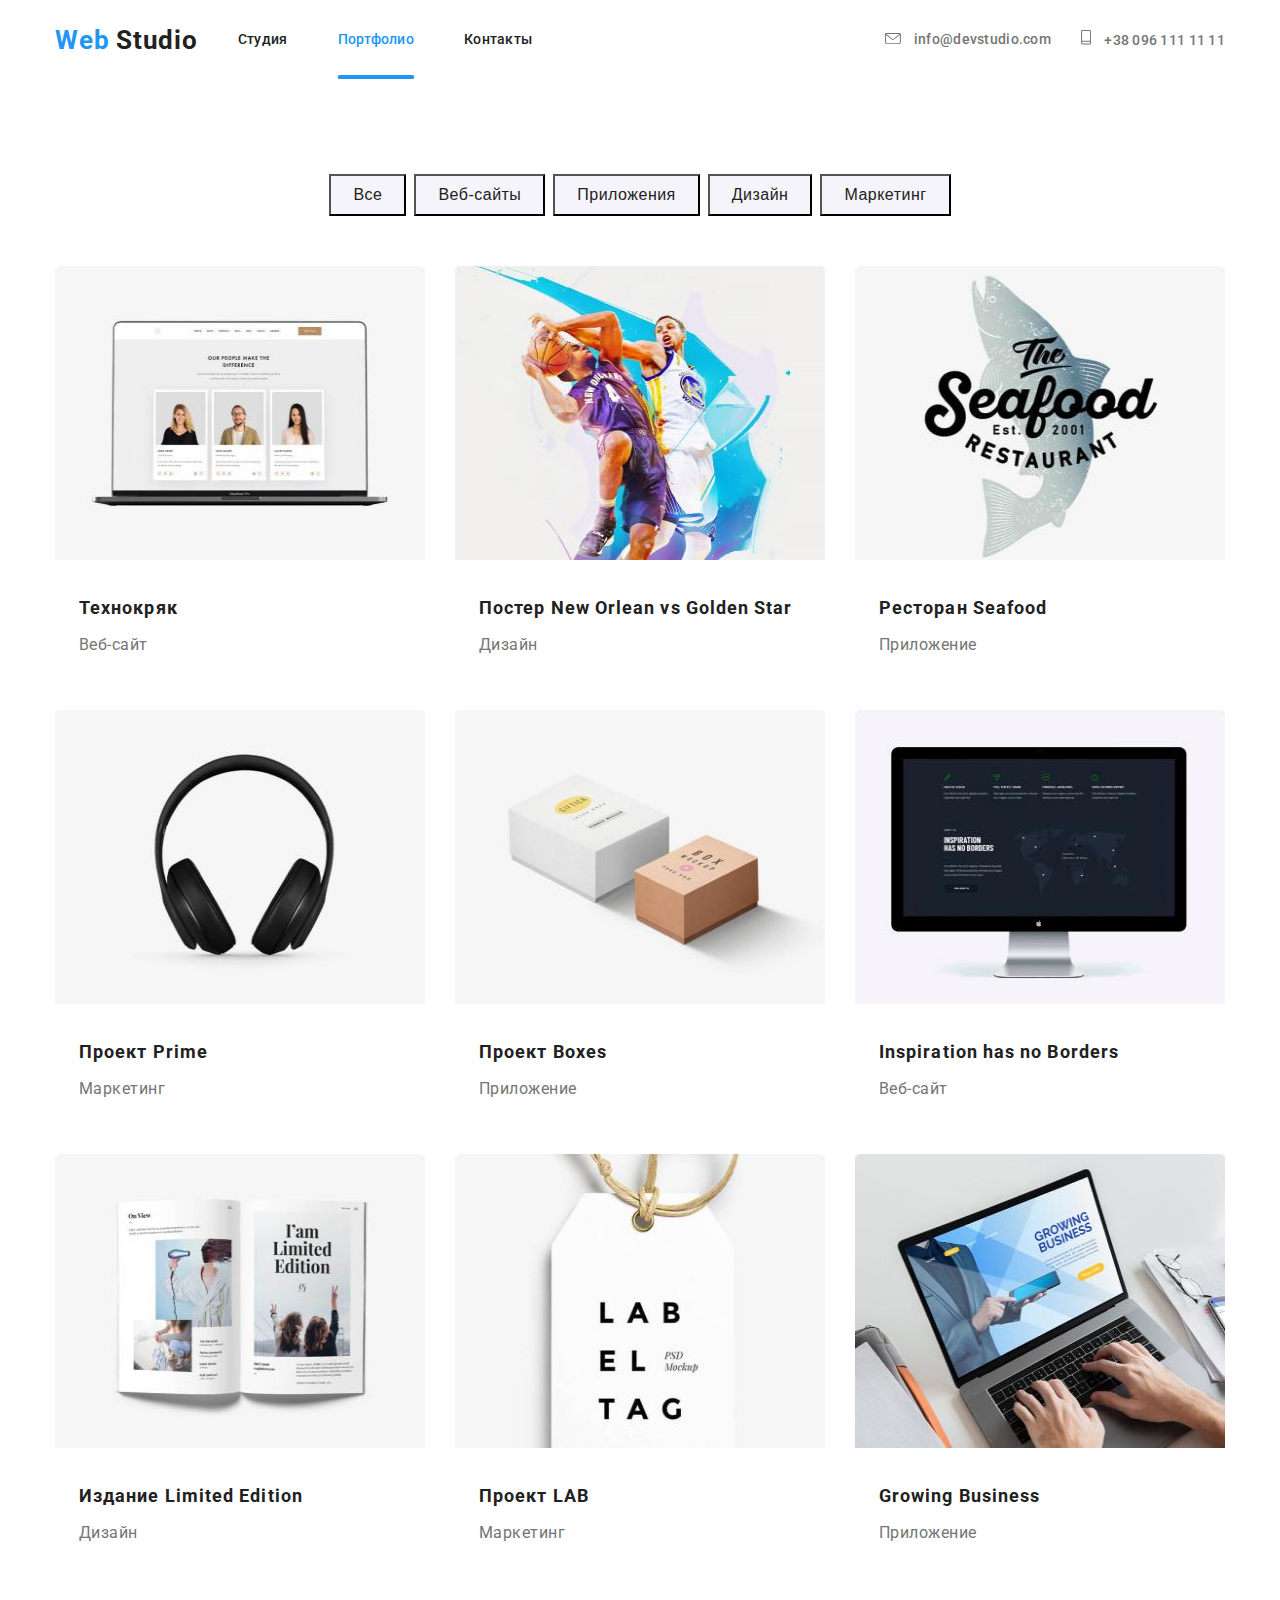
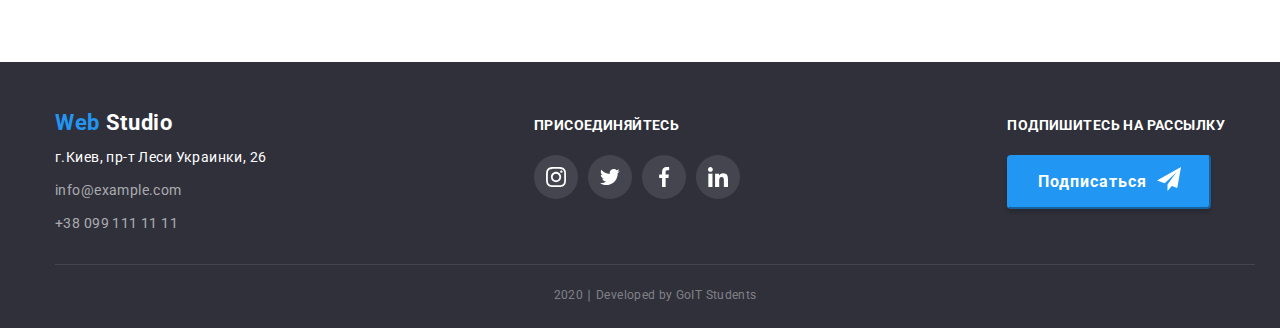
==== portfolio.html @ 7886561a "добавляет з 5" ====
<!DOCTYPE html>
<html lang="ru">
  <head>
    <meta charset="UTF-8" />
    <meta name="viewport" content="width=device-width, initial-scale=1.0" />
    <link
      href="https://fonts.googleapis.com/css2?family=Raleway:wght@700&family=Roboto:wght@400;500;700&display=swap"
      rel="stylesheet"
    />
    <title>Web Studio v.1</title>
    <link rel="stylesheet" href="./css/common.css" />
    <link rel="stylesheet" href="./css/portfolio.css" />
  </head>

  <body>
    <!--Шапка сайта-->
    <header>
      <nav class="header-nav">
        <a href="./index.html" class="header-logo">
          <span class="header-logo-web">Web</span
          ><span class="header-logo-studio"> Studio</span>
        </a>
        <ul class="site-nav">
          <li><a href="./index.html" class="link">Студия</a></li>
          <li>
            <a href="./portfolio.html" class="link chosen-page">Портфолио</a>
          </li>
          <li><a href="" class="link">Контакты</a></li>
        </ul>

        <ul class="contacts">
          <li>
            <a href="mailto:info@devstudio.com" class="contacts-link">
              <svg class="icon-letter-logo" width="16px" height="11px">
                <use href="./images/symbol-defs.svg#icon-letter"></use>
              </svg>

              <span>info@devstudio.com</span></a
            >
          </li>

          <li>
            <a href="tel:+380961111111" class="contacts-link">
              <svg class="icon-phone-logo" width="10px" height="15px">
                <use href="./images/symbol-defs.svg#icon-phone"></use>
              </svg>
              <span>+38 096 111 11 11</span></a
            >
          </li>
        </ul>
      </nav>
    </header>
    <main class="page">
      <!-- Herou -->
      <h1 class="hidden">Список наших продуктов и сервисов</h1>
      <section class="section">
        <ul class="filter-list">
          <li>
            <button type="button" class="portfolio-button">Все</button>
          </li>
          <li>
            <button type="button" class="portfolio-button">Веб-сайты</button>
          </li>
          <li>
            <button type="button" class="portfolio-button">Приложения</button>
          </li>
          <li>
            <button type="button" class="portfolio-button">Дизайн</button>
          </li>
          <li>
            <button type="button" class="portfolio-button">Маркетинг</button>
          </li>
        </ul>

        <ul class="list-of-products">
          <li class="list-of-products-item">
            <a href="" class="product-item">
              <div class="product-item__thumb">
                <img
                  src="./images/portfolio-img/portfolio-notpad-img.jpg"
                  alt="teammember on monitor screen"
                  width="370"
                  height="294"
                />
                <div class="product-item-description is-hidden">
                  Технокряк это современная площадка распространения
                  коронавируса. Компании используют эту платформу для цифрового
                  шпионажа и атак на защищённые сервера конкурентов.
                </div>
              </div>

              <h2 class="product-name">Технокряк</h2>
              <p class="product-type">Веб-сайт</p>
            </a>
          </li>
          <li class="list-of-products-item">
            <a href="" class="product-item">
              <div class="product-item__thumb">
                <img
                  src="./images/portfolio-img/nba-players-img.jpg"
                  alt="two basketball players"
                  width="370"
                  height="294"
                />
                <div class="product-item-description">
                  Технокряк это современная площадка распространения
                  коронавируса. Компании используют эту платформу для цифрового
                  шпионажа и атак на защищённые сервера конкурентов.
                </div>
              </div>

              <h2 class="product-name">Постер New Orlean vs Golden Star</h2>
              <p class="product-type">Дизайн</p>
            </a>
          </li>
          <li class="list-of-products-item">
            <a href="" class="product-item">
              <div class="product-item__thumb">
                <img
                  src="./images/portfolio-img/seafood-img.jpg"
                  alt="seafood logo image"
                  width="370"
                  height="294"
                />
                <div class="product-item-description">
                  Технокряк это современная площадка распространения
                  коронавируса. Компании используют эту платформу для цифрового
                  шпионажа и атак на защищённые сервера конкурентов.
                </div>
              </div>

              <h2 class="product-name">Ресторан Seafood</h2>
              <p class="product-type">Приложение</p>
            </a>
          </li>
          <li class="list-of-products-item">
            <a href="" class="product-item">
              <div class="product-item__thumb">
                <img
                  src="./images/portfolio-img/headers-img.jpg"
                  alt="headers"
                  width="370"
                  height="294"
                />
                <div class="product-item-description">
                  Технокряк это современная площадка распространения
                  коронавируса. Компании используют эту платформу для цифрового
                  шпионажа и атак на защищённые сервера конкурентов.
                </div>
              </div>

              <h2 class="product-name">Проект Prime</h2>
              <p class="product-type">Маркетинг</p></a
            >
          </li>
          <li class="list-of-products-item">
            <a href="" class="product-item">
              <div class="product-item__thumb">
                <img
                  src="./images/portfolio-img/two-boxes-img.jpg"
                  alt="two boxes"
                  width="370"
                  height="294"
                />
                <div class="product-item-description">
                  Технокряк это современная площадка распространения
                  коронавируса. Компании используют эту платформу для цифрового
                  шпионажа и атак на защищённые сервера конкурентов.
                </div>
              </div>

              <h2 class="product-name">Проект Boxes</h2>
              <p class="product-type">Приложение</p></a
            >
          </li>
          <li class="list-of-products-item">
            <a href="" class="product-item">
              <div class="product-item__thumb">
                <img
                  src="./images/portfolio-img/inspiration-screen-img.jpg"
                  alt="monitor screen with inspiration website"
                  width="370"
                  height="294"
                />
                <div class="product-item-description">
                  Технокряк это современная площадка распространения
                  коронавируса. Компании используют эту платформу для цифрового
                  шпионажа и атак на защищённые сервера конкурентов.
                </div>
              </div>

              <h2 class="product-name">Inspiration has no Borders</h2>
              <p class="product-type">Веб-сайт</p></a
            >
          </li>
          <li class="list-of-products-item">
            <a href="" class="product-item">
              <div class="product-item__thumb">
                <img
                  src="./images/portfolio-img/limited-edition-img.jpg"
                  alt="open book"
                  width="370"
                  height="294"
                />
                <div class="product-item-description">
                  Технокряк это современная площадка распространения
                  коронавируса. Компании используют эту платформу для цифрового
                  шпионажа и атак на защищённые сервера конкурентов.
                </div>
              </div>

              <h2 class="product-name">Издание Limited Edition</h2>
              <p class="product-type">Дизайн</p></a
            >
          </li>
          <li class="list-of-products-item">
            <a href="" class="product-item">
              <div class="product-item__thumb">
                <img
                  src="./images/portfolio-img/lab-img.jpg"
                  alt="LAB project label"
                  width="370"
                  height="294"
                />
                <div class="product-item-description">
                  Технокряк это современная площадка распространения
                  коронавируса. Компании используют эту платформу для цифрового
                  шпионажа и атак на защищённые сервера конкурентов.
                </div>
              </div>

              <h2 class="product-name">Проект LAB</h2>
              <p class="product-type">Маркетинг</p></a
            >
          </li>
          <li class="list-of-products-item">
            <a href="" class="product-item">
              <div class="product-item__thumb">
                <img
                  src="./images/portfolio-img/growing-bus-img.jpg"
                  alt="app for growing Business"
                  width="370"
                  height="294"
                />
                <div class="product-item-description">
                  Технокряк это современная площадка распространения
                  коронавируса. Компании используют эту платформу для цифрового
                  шпионажа и атак на защищённые сервера конкурентов.
                </div>
              </div>

              <h2 class="product-name">Growing Business</h2>
              <p class="product-type">Приложение</p></a
            >
          </li>
        </ul>
      </section>
    </main>

    <!-- footer section-->
    <footer class="footer">
      <div class="section">
        <h2 class="hidden">Наши контакты и социальные сети</h2>
        <div class="footer-boxes">
          <div class="footer-boxes-item">
            <a href="./index.html" class="footer-logo">
              <span class="footer-logo-web">Web</span
              ><span class="footer-logo-studio"> Studio</span>
            </a>

            <address class="address">
              г.Киев, пр-т Леси Украинки, 26<br />
              <a href="mailto:info@example.com" class="footer-contacts"
                >info@example.com</a
              >
              <br />
              <a href="tel:+380991111111" class="footer-contacts"
                >+38 099 111 11 11</a
              >
            </address>
          </div>

          <div class="footer-boxes-item">
            <b class="footer-action-request">Присоединяйтесь</b>
            <ul class="address footer-links">
              <li class="address-list-item">
                <a
                  href=""
                  class="social-link footer-inst"
                  aria-label="Ссылка на Инстаграмм"
                >
                  <svg class="footer-social-link">
                    <use
                      href="./images/symbol-defs.svg#icon-instagram-for-footer"
                    ></use>
                  </svg>
                </a>
              </li>
              <li class="address-list-item">
                <a
                  href=""
                  class="social-link footer-twitter"
                  aria-label="Ссылка на Твиттер"
                >
                  <svg class="footer-social-link">
                    <use
                      href="./images/symbol-defs.svg#icon-twitter-for-footer"
                    ></use>
                  </svg>
                </a>
              </li>
              <li class="address-list-item">
                <a
                  href=""
                  class="social-link footer-fb"
                  aria-label="Ссылка на Фейсбук"
                >
                  <svg class="footer-social-link">
                    <use
                      href="./images/symbol-defs.svg#icon-facebook-for-footer"
                    ></use>
                  </svg>
                </a>
              </li>
              <li class="address-list-item">
                <a
                  href=""
                  class="social-link footer-linkedin"
                  aria-label="Ссылка на ЛинкедИн"
                >
                  <svg class="footer-social-link">
                    <use
                      href="./images/symbol-defs.svg#icon-linkedin-for-footer"
                    ></use>
                  </svg>
                </a>
              </li>
            </ul>
          </div>

          <div class="footer-boxes-item">
            <b class="footer-action-request">Подпишитесь на рассылку</b>
            <button class="footer-button">
              <span class="footer-btn-text">Подписаться</span>
              <svg class="subscribe-icon">
                <use href="./images/symbol-defs.svg#icon-logo-send"></use>
              </svg>
            </button>
          </div>
        </div>
        <p class="copyright copyright-box">
          2020 &#8739; Developed by GoIT Students
        </p>
      </div>
    </footer>
  </body>
</html>
---- css/common.css ----
html {
  box-sizing: border-box;
  /* width: 1600px; */
  margin-right: auto;
  margin-left: auto;
}

*,
*::before,
*::after {
  box-sizing: inherit;
}

:root {
  --primaty-text-color: #212121;
  --second-text-color: #757575;
  --accent-color: #2196f3;
  --background-primaty-color: #e5e5e5;
  --background-second-color: #f5f4fa;
  --white: #ffffff;
  --footer-background: #2f303a;
  --icons-color: #afb1b8;
}

h1,
h2,
h3,
h4,
h5,
h6,
p,
ul {
  margin: 0;
  padding: 0;
}

.hidden {
  display: none;
}

/* разметка для хедера */
.site-nav .link {
  color: var(--primaty-text-color);
}

.site-nav .link:not(.chosen-page)::after {
  content: '';

  position: absolute;
  left: 0;
  bottom: 0;

  display: block;
  width: 100%;
  height: 4px;
  background-color: var(--accent-color);

  opacity: 0;
  transform: scaleX(0);
  transition: transform 250ms cubic-bezier(0.4, 0, 0.2, 1),
    opacity 500ms cubic-bezier(0.4, 0, 0.2, 1);
}

.site-nav .link:not(.chosen-page):hover::after {
  opacity: 1;
  transform: scaleX(1);
}

.contacts-link,
.site-nav .link {
  position: relative;
  padding-top: 32px;
  padding-bottom: 32px;
  transition: color 250ms cubic-bezier(0.4, 0, 0.2, 1);
}

/* иконки контактов (письмо и телефон) */
.icon-phone-logo,
.icon-letter-logo {
  display: inline-flex;
  fill: currentColor;
  margin-right: 10px;
}

.site-nav .link:hover,
.site-nav .link:focus,
.contacts .contacts-link:hover,
.contacts .contacts-link:focus {
  color: var(--accent-color);
}

.link {
  text-decoration: none;
}

.header-nav {
  display: flex;
  width: 1200px;
  margin-left: auto;
  margin-right: auto;
  padding-left: 15px;
  padding-right: 15px;
}

.contacts-link {
  align-items: center;
}

.contacts .contacts-link {
  color: var(--second-text-color);
  text-decoration: none;
}

.site-nav,
.contacts {
  display: inline-flex;
  align-items: center;

  font-family: Roboto, sans-serif;
  font-style: normal;
  font-weight: 500;
  font-size: 14px;
  line-height: 1.14;
  letter-spacing: 0.02em;
}
.contacts {
  margin-left: auto;
}

.site-nav {
  margin-left: 40px;
}

.site-nav li:not(:last-child) {
  margin-right: 50px;
}

.contacts li:first-child {
  margin-right: 30px;
}
.header-logo {
  margin: 25px 0 24px 0px;
  text-decoration: none;
}

.header-logo-web,
.header-logo-studio {
  font-style: normal;
  font-family: Roboto, sans-serif;
  font-weight: bold;
  font-size: 26px;
  line-height: 1.19;
  letter-spacing: 0.03em;
}

.header-logo-web {
  color: var(--accent-color);
}
.header-logo-studio {
  color: var(--primaty-text-color);
}

/* подчеркивание текущей страницы */
.link.chosen-page {
  color: var(--accent-color);
}

.chosen-page::after {
  position: absolute;
  content: '';
  display: block;
  background-image: url('../images/hover.svg');
  background-position: bottom;

  left: 0;
  bottom: 0;
  width: 100%;
  height: 4px;
}

/* Footer */

/* LOGO */
.footer-logo {
  display: inline-block;
  margin-bottom: 10px;
  text-decoration: none;
}

.footer-logo-web,
.footer-logo-studio {
  font-style: normal;
  font-family: Roboto, sans-serif;
  font-weight: bold;
  font-size: 22px;
  line-height: 1.18;
  letter-spacing: 0.03em;
}

.footer-logo-web {
  color: var(--accent-color);
}
.footer-logo-studio {
  color: var(--white);
}

.footer {
  color: #ffffff;
  background-color: var(--footer-background);
}

.footer-contacts {
  display: inline-block;
  color: rgba(255, 255, 255, 0.6);
  text-decoration: none;
  font-style: normal;
  margin-top: 9px;

  transition: color 250ms cubic-bezier(0.4, 0, 0.2, 1);
}

.footer-contacts:hover,
.footer-contacts:focus {
  color: var(--accent-color);
}

.address {
  text-decoration: none;

  font-family: Roboto, sans-serif;
  font-style: normal;
  font-size: 14px;
  line-height: 1.71;
  letter-spacing: 0.03em;
}

.footer-action-request {
  display: block;
  margin-bottom: 21px;

  font-family: Roboto, sans-serif;
  font-style: normal;
  font-weight: bold;
  font-size: 14px;
  line-height: 1.14;
  letter-spacing: 0.03em;
  text-transform: uppercase;
}

.footer-action-request:last-child {
  margin-left: 10px;
}

.footer-boxes {
  display: flex;
  padding-bottom: 28px;
  padding-top: 48px;

  align-items: baseline;
  justify-content: space-between;
}

/* Ссылки на соц сети в футере */
.footer-links {
  display: inline-flex;
}

.social-link {
  display: inline-flex;
  width: 44px;
  height: 44px;

  color: var(--white);
  text-decoration: none;
  background-color: rgba(255, 255, 255, 0.1);
  border-radius: 50%;

  align-items: center;
  justify-content: center;

  transition: background-color 250ms cubic-bezier(0.4, 0, 0.2, 1);
}

.social-link:hover,
.social-link:focus {
  background-color: var(--accent-color);
}

.footer-link-box:hover {
  background-color: var(--accent-color);
}

.footer-social-link {
  width: 20px;
  height: 20px;
}

.address-list-item:not(:last-child) {
  margin-right: 10px;
}

/* footer form */
.footer-form {
  display: flex;
}

.footer-from .footer-input-filed {
  height: 50px;
}

.footer-input-filed {
  margin-right: 12px;
  width: 270px;
}

/* Кнопка подписаться */

.button {
  background-color: var(--accent-color);
  color: var(--white);
}

.footer-button {
  padding-left: 29px;
  padding-right: 28px;

  display: inline-flex;
  padding-top: 10px;
  padding-bottom: 10px;

  font-family: Roboto, sans-serif;
  font-style: normal;
  font-weight: bold;
  font-size: 16px;
  line-height: 1.88;
  text-decoration: none;
  letter-spacing: 0.06em;

  border-radius: 4px;
  color: var(--white);
  background: var(--accent-color);
  box-shadow: 0px 4px 4px rgba(0, 0, 0, 0.15);
  border-color: var(--accent-color);

  transition: border-color 250ms cubic-bezier(0.4, 0, 0.2, 1),
    background 250ms cubic-bezier(0.4, 0, 0.2, 1),
    color 250ms cubic-bezier(0.4, 0, 0.2, 1);
}

.footer-button:hover,
.footer-button:focus {
  border-color: var(--accent-color);
  background: var(--footer-background);
  color: var(--accent-color);
  cursor: pointer;
}

.subscribe-icon {
  display: inline-flex;
  width: 24px;
  height: 24px;
  margin-left: 10px;
  fill: currentColor;
}

/* Раздел копирайт */
.copyright {
  color: rgba(255, 255, 255, 0.4);
  padding-bottom: 21px;
  padding-top: 18px;

  font-family: Roboto, sans-serif;
  font-style: normal;
  font-size: 12px;
  line-height: 2;
  text-align: center;
  letter-spacing: 0.03em;
}

.copyright-box {
  width: 1200px;
  padding-left: 15px;
  padding-right: 15px;
  border-top: 1px solid rgba(255, 255, 255, 0.1);
}
---- css/portfolio.css ----
ul {
  list-style: none;
}
body {
  margin: 0;
}
.page {
  font-family: Roboto, sans-serif;
  font-style: normal;
  font-weight: normal;
  font-size: 16px;
  line-height: 30px;
  /* identical to box height, or 187% */
  letter-spacing: 0.03em;
}

.section {
  width: 1200px;
  margin-left: auto;
  margin-right: auto;
  padding-left: 15px;
  padding-right: 15px;
}

/* Кнопки-фильтры */

.button {
  background-color: var(--accent-color);
  color: var(--white);
}

.portfolio-button {
  display: inline-block;
  padding: 6px 22px;

  font-weight: 500;
  font-size: 16px;
  line-height: 1.63;
  text-align: center;
  letter-spacing: 0.03em;
  color: var(--primaty-text-color);
  background-color: var(--background-second-color);

  transition: background-color 250ms cubic-bezier(0.4, 0, 0.2, 1),
    color 250ms cubic-bezier(0.4, 0, 0.2, 1),
    border-color 250ms cubic-bezier(0.4, 0, 0.2, 1),
    box-shadow 250ms cubic-bezier(0.4, 0, 0.2, 1);
}

.portfolio-button:hover,
.portfolio-button:focus {
  background-color: var(--accent-color);
  color: var(--white);
  border-color: var(--accent-color);
  box-shadow: 0px 2px 2px rgba(0, 0, 0, 0.12), 0px 1px 2px rgba(0, 0, 0, 0.08),
    0px 3px 1px rgba(0, 0, 0, 0.1);

  border-radius: 4px;

  cursor: pointer;
}

/* Главный контент-список на странице */

.filter-list {
  display: flex;
  justify-content: center;
  margin-top: 94px;
  margin-bottom: 50px;
}

.filter-list .link {
  color: var(--primaty-text-color);
  background-color: var(--background-second-color);
}

.filter-list .link:hover,
.filter-list .link:focus {
  background-color: var(--accent-color);
  color: var(--white);
}
.filter-list li:not(:last-child) {
  margin-right: 8px;
}

.list-of-products {
  display: flex;
  flex-wrap: wrap;
  margin-bottom: 94px;
}

.list-of-products .product-item {
  text-decoration: none;
}

.list-of-products-item {
  width: calc((100% - 60px) / 3);
}

.list-of-products-item:hover,
.list-of-products-item:focus {
  border: 1px solid #eeeeee;
  box-sizing: border-box;
  box-shadow: 1px 4px 6px rgba(0, 0, 0, 0.16), 0px 4px 4px rgba(0, 0, 0, 0.06),
    0px 1px 1px rgba(0, 0, 0, 0.12);
  border-radius: 5px;
}
.list-of-products-item:hover .product-item-description,
.list-of-products-item:focus .product-item-description {
  opacity: 1;
  transform: translateY(0);
}

.product-item__thumb {
  position: relative;
  overflow: hidden;

  width: 370px;
}

.product-item-description {
  position: absolute;
  width: 100%;
  height: 100%;
  padding: 63px 24px;
  top: 0;
  left: 0;
  opacity: 0;

  font-size: 18px;
  line-height: 1.56;

  color: #ffffff;
  background: rgba(33, 150, 243, 0.9);

  transform: translateY(100%);
  transition: transform 250ms cubic-bezier(0.4, 0, 0.2, 1),
    opacity 250ms cubic-bezier(0.4, 0, 0.2, 1);
}

.product-name {
  font-weight: bold;
  font-size: 18px;
  line-height: 2;
  letter-spacing: 0.06em;

  color: var(--primaty-text-color);
}

.list-of-products li:not(:nth-child(3n)) {
  margin-right: 30px;
}
.list-of-products li:nth-child(-n + 6) {
  margin-bottom: 30px;
}

.product-type {
  font-size: 16px;
  line-height: 1.88;
  padding-bottom: 20px;
  margin-top: 4px;

  color: var(--second-text-color);
}

.product-name,
.product-type {
  padding-left: 24px;
}

.product-name {
  margin-top: 20px;
}
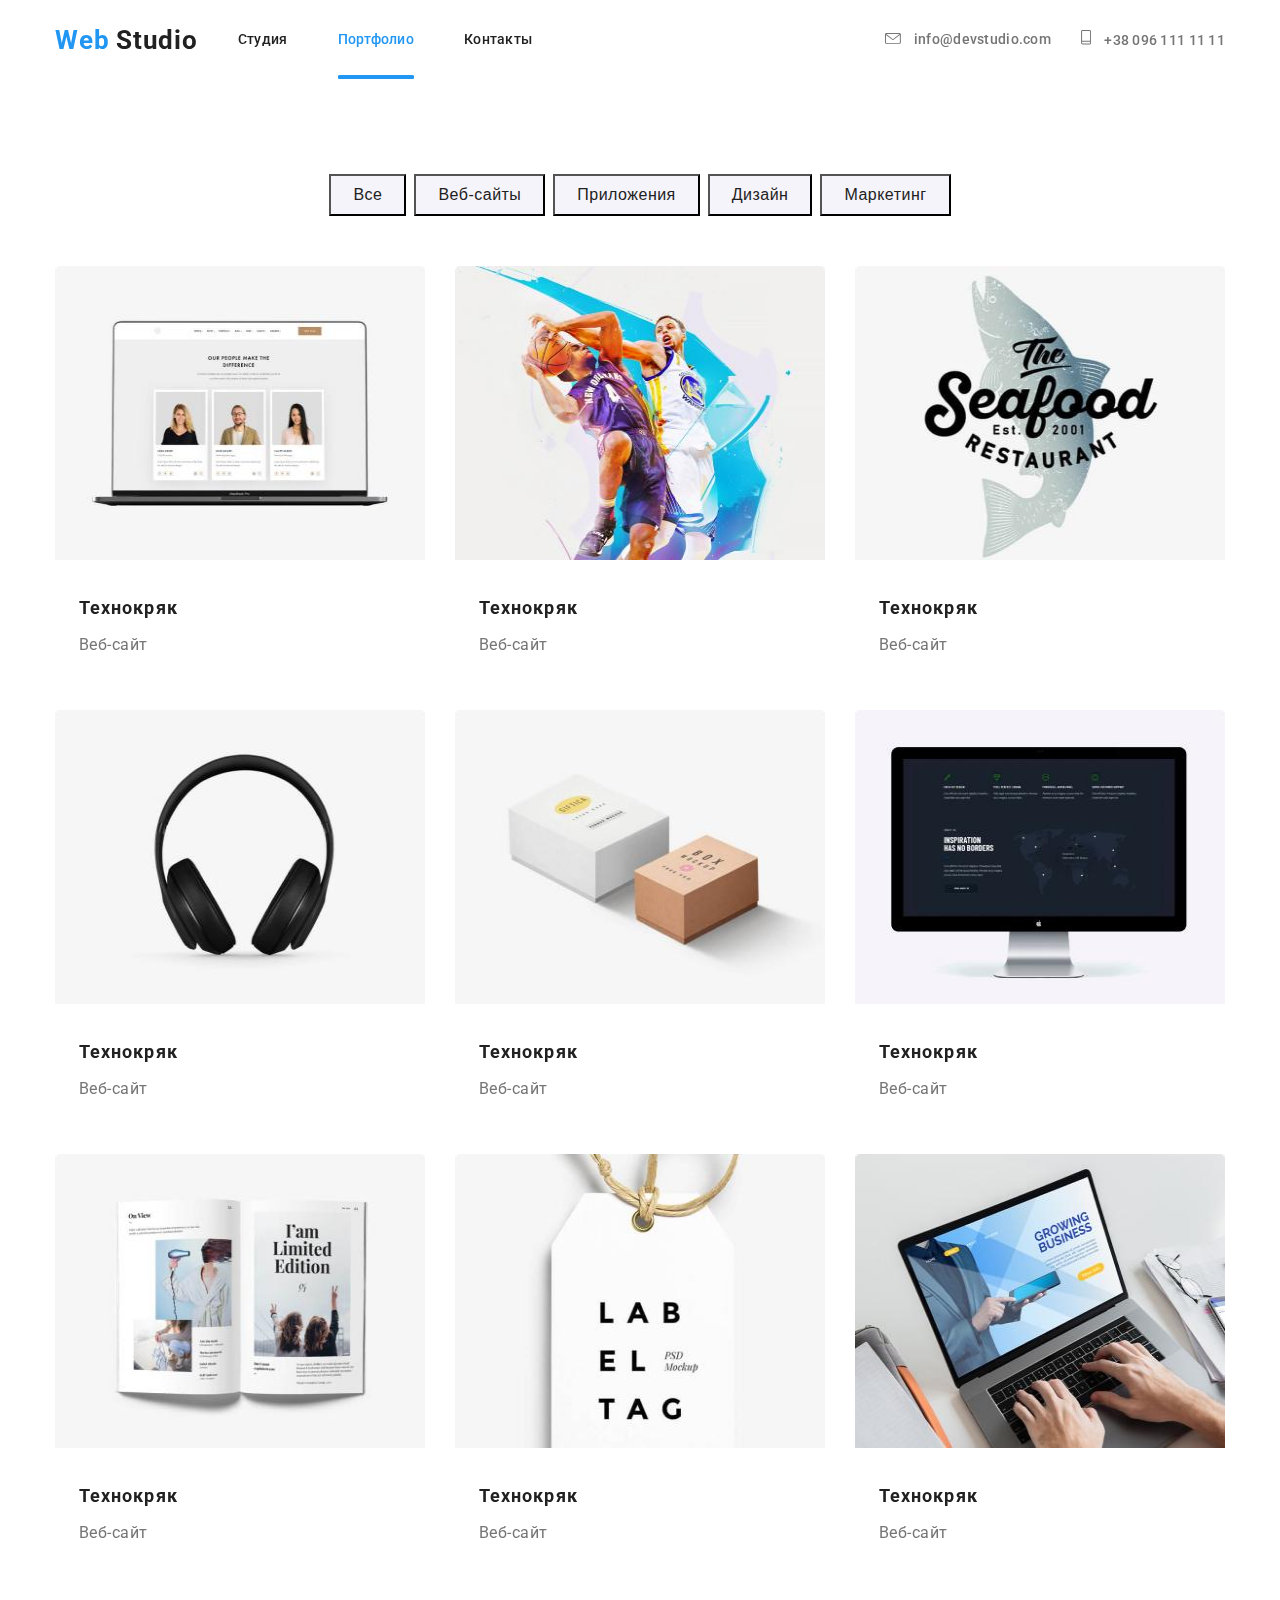
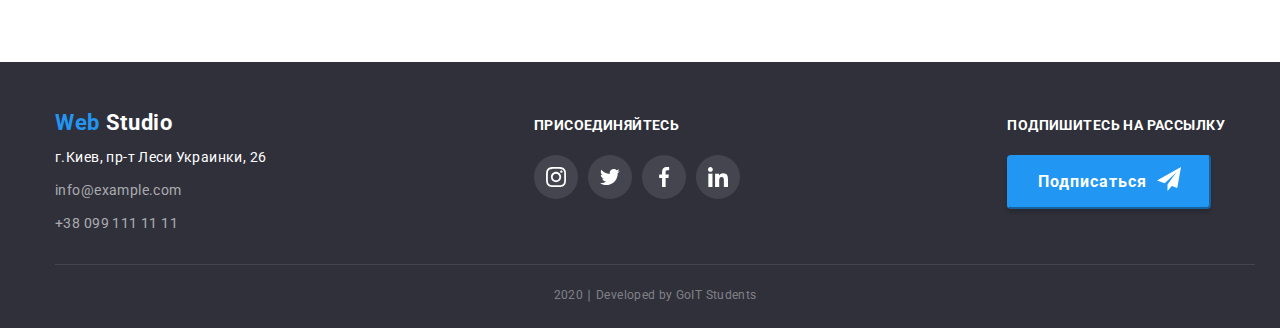
==== commit a396b055: "добавляет анимации элементам списка в портфолио" ====
--- a/portfolio.html
+++ b/portfolio.html
@@ -74,184 +74,283 @@
 
         <ul class="list-of-products">
           <li class="list-of-products-item">
-            <a href="" class="product-item">
-              <div class="product-item__thumb">
-                <img
-                  src="./images/portfolio-img/portfolio-notpad-img.jpg"
-                  alt="teammember on monitor screen"
-                  width="370"
-                  height="294"
-                />
-                <div class="product-item-description is-hidden">
-                  Технокряк это современная площадка распространения
-                  коронавируса. Компании используют эту платформу для цифрового
-                  шпионажа и атак на защищённые сервера конкурентов.
-                </div>
-              </div>
-
-              <h2 class="product-name">Технокряк</h2>
-              <p class="product-type">Веб-сайт</p>
-            </a>
-          </li>
-          <li class="list-of-products-item">
-            <a href="" class="product-item">
-              <div class="product-item__thumb">
-                <img
-                  src="./images/portfolio-img/nba-players-img.jpg"
-                  alt="two basketball players"
-                  width="370"
-                  height="294"
-                />
-                <div class="product-item-description">
-                  Технокряк это современная площадка распространения
-                  коронавируса. Компании используют эту платформу для цифрового
-                  шпионажа и атак на защищённые сервера конкурентов.
-                </div>
-              </div>
-
-              <h2 class="product-name">Постер New Orlean vs Golden Star</h2>
-              <p class="product-type">Дизайн</p>
-            </a>
-          </li>
-          <li class="list-of-products-item">
-            <a href="" class="product-item">
-              <div class="product-item__thumb">
-                <img
-                  src="./images/portfolio-img/seafood-img.jpg"
-                  alt="seafood logo image"
-                  width="370"
-                  height="294"
-                />
-                <div class="product-item-description">
-                  Технокряк это современная площадка распространения
-                  коронавируса. Компании используют эту платформу для цифрового
-                  шпионажа и атак на защищённые сервера конкурентов.
-                </div>
-              </div>
-
-              <h2 class="product-name">Ресторан Seafood</h2>
-              <p class="product-type">Приложение</p>
-            </a>
-          </li>
-          <li class="list-of-products-item">
-            <a href="" class="product-item">
-              <div class="product-item__thumb">
-                <img
-                  src="./images/portfolio-img/headers-img.jpg"
-                  alt="headers"
-                  width="370"
-                  height="294"
-                />
-                <div class="product-item-description">
-                  Технокряк это современная площадка распространения
-                  коронавируса. Компании используют эту платформу для цифрового
-                  шпионажа и атак на защищённые сервера конкурентов.
-                </div>
-              </div>
-
-              <h2 class="product-name">Проект Prime</h2>
-              <p class="product-type">Маркетинг</p></a
-            >
-          </li>
-          <li class="list-of-products-item">
-            <a href="" class="product-item">
-              <div class="product-item__thumb">
-                <img
-                  src="./images/portfolio-img/two-boxes-img.jpg"
-                  alt="two boxes"
-                  width="370"
-                  height="294"
-                />
-                <div class="product-item-description">
-                  Технокряк это современная площадка распространения
-                  коронавируса. Компании используют эту платформу для цифрового
-                  шпионажа и атак на защищённые сервера конкурентов.
-                </div>
-              </div>
-
-              <h2 class="product-name">Проект Boxes</h2>
-              <p class="product-type">Приложение</p></a
-            >
-          </li>
-          <li class="list-of-products-item">
-            <a href="" class="product-item">
-              <div class="product-item__thumb">
-                <img
-                  src="./images/portfolio-img/inspiration-screen-img.jpg"
-                  alt="monitor screen with inspiration website"
-                  width="370"
-                  height="294"
-                />
-                <div class="product-item-description">
-                  Технокряк это современная площадка распространения
-                  коронавируса. Компании используют эту платформу для цифрового
-                  шпионажа и атак на защищённые сервера конкурентов.
-                </div>
-              </div>
-
-              <h2 class="product-name">Inspiration has no Borders</h2>
-              <p class="product-type">Веб-сайт</p></a
-            >
-          </li>
-          <li class="list-of-products-item">
-            <a href="" class="product-item">
-              <div class="product-item__thumb">
-                <img
-                  src="./images/portfolio-img/limited-edition-img.jpg"
-                  alt="open book"
-                  width="370"
-                  height="294"
-                />
-                <div class="product-item-description">
-                  Технокряк это современная площадка распространения
-                  коронавируса. Компании используют эту платформу для цифрового
-                  шпионажа и атак на защищённые сервера конкурентов.
-                </div>
-              </div>
-
-              <h2 class="product-name">Издание Limited Edition</h2>
-              <p class="product-type">Дизайн</p></a
-            >
-          </li>
-          <li class="list-of-products-item">
-            <a href="" class="product-item">
-              <div class="product-item__thumb">
-                <img
-                  src="./images/portfolio-img/lab-img.jpg"
-                  alt="LAB project label"
-                  width="370"
-                  height="294"
-                />
-                <div class="product-item-description">
-                  Технокряк это современная площадка распространения
-                  коронавируса. Компании используют эту платформу для цифрового
-                  шпионажа и атак на защищённые сервера конкурентов.
-                </div>
-              </div>
-
-              <h2 class="product-name">Проект LAB</h2>
-              <p class="product-type">Маркетинг</p></a
-            >
-          </li>
-          <li class="list-of-products-item">
-            <a href="" class="product-item">
-              <div class="product-item__thumb">
-                <img
-                  src="./images/portfolio-img/growing-bus-img.jpg"
-                  alt="app for growing Business"
-                  width="370"
-                  height="294"
-                />
-                <div class="product-item-description">
-                  Технокряк это современная площадка распространения
-                  коронавируса. Компании используют эту платформу для цифрового
-                  шпионажа и атак на защищённые сервера конкурентов.
-                </div>
-              </div>
-
-              <h2 class="product-name">Growing Business</h2>
-              <p class="product-type">Приложение</p></a
-            >
+            <a href="" class="flip-card">
+              <div class="flip-card-inner">
+                <div class="flip-card-front">
+                  <div class="product-item__thumb">
+                    <img
+                      src="./images/portfolio-img/portfolio-notpad-img.jpg"
+                      alt="teammember on monitor screen"
+                      width="370"
+                      height="294"
+                    />
+                  </div>
+                  <div class="flip-card-back__textarea">
+                    <h2 class="product-name">Технокряк</h2>
+                    <p class="product-type">Веб-сайт</p>
+                  </div>
+                </div>
+                <div class="flip-card-back">
+                  <div class="flip-card-back-item is-hidden">
+                    Технокряк это современная площадка распространения
+                    коронавируса. Компании используют эту платформу для
+                    цифрового шпионажа и атак на защищённые сервера конкурентов.
+                  </div>
+                  <div class="flip-card-back__textarea">
+                    <h2 class="product-name">Технокряк</h2>
+                    <p class="product-type">Веб-сайт</p>
+                  </div>
+                </div>
+              </div>
+            </a>
+          </li>
+          <li class="list-of-products-item">
+            <a href="" class="flip-card">
+              <div class="flip-card-inner">
+                <div class="flip-card-front">
+                  <div class="product-item__thumb">
+                    <img
+                      src="./images/portfolio-img/nba-players-img.jpg"
+                      alt="two basketball players"
+                      width="370"
+                      height="294"
+                    />
+                  </div>
+                  <div class="flip-card-back__textarea">
+                    <h2 class="product-name">Технокряк</h2>
+                    <p class="product-type">Веб-сайт</p>
+                  </div>
+                </div>
+                <div class="flip-card-back">
+                  <div class="flip-card-back-item is-hidden">
+                    Технокряк это современная площадка распространения
+                    коронавируса. Компании используют эту платформу для
+                    цифрового шпионажа и атак на защищённые сервера конкурентов.
+                  </div>
+                  <div class="flip-card-back__textarea">
+                    <h2 class="product-name">Технокряк</h2>
+                    <p class="product-type">Веб-сайт</p>
+                  </div>
+                </div>
+              </div>
+            </a>
+          </li>
+          <li class="list-of-products-item">
+            <a href="" class="flip-card">
+              <div class="flip-card-inner">
+                <div class="flip-card-front">
+                  <div class="product-item__thumb">
+                    <img
+                      src="./images/portfolio-img/seafood-img.jpg"
+                      alt="seafood logo image"
+                      width="370"
+                      height="294"
+                    />
+                  </div>
+                  <div class="flip-card-back__textarea">
+                    <h2 class="product-name">Технокряк</h2>
+                    <p class="product-type">Веб-сайт</p>
+                  </div>
+                </div>
+                <div class="flip-card-back">
+                  <div class="flip-card-back-item is-hidden">
+                    Технокряк это современная площадка распространения
+                    коронавируса. Компании используют эту платформу для
+                    цифрового шпионажа и атак на защищённые сервера конкурентов.
+                  </div>
+                  <div class="flip-card-back__textarea">
+                    <h2 class="product-name">Технокряк</h2>
+                    <p class="product-type">Веб-сайт</p>
+                  </div>
+                </div>
+              </div>
+            </a>
+          </li>
+          <li class="list-of-products-item">
+            <a href="" class="flip-card">
+              <div class="flip-card-inner">
+                <div class="flip-card-front">
+                  <div class="product-item__thumb">
+                    <img
+                      src="./images/portfolio-img/headers-img.jpg"
+                      alt="headers"
+                      width="370"
+                      height="294"
+                    />
+                  </div>
+                  <div class="flip-card-back__textarea">
+                    <h2 class="product-name">Технокряк</h2>
+                    <p class="product-type">Веб-сайт</p>
+                  </div>
+                </div>
+                <div class="flip-card-back">
+                  <div class="flip-card-back-item is-hidden">
+                    Технокряк это современная площадка распространения
+                    коронавируса. Компании используют эту платформу для
+                    цифрового шпионажа и атак на защищённые сервера конкурентов.
+                  </div>
+                  <div class="flip-card-back__textarea">
+                    <h2 class="product-name">Технокряк</h2>
+                    <p class="product-type">Веб-сайт</p>
+                  </div>
+                </div>
+              </div>
+            </a>
+          </li>
+          <li class="list-of-products-item">
+            <a href="" class="flip-card">
+              <div class="flip-card-inner">
+                <div class="flip-card-front">
+                  <div class="product-item__thumb">
+                    <img
+                      src="./images/portfolio-img/two-boxes-img.jpg"
+                      alt="two boxes"
+                      width="370"
+                      height="294"
+                    />
+                  </div>
+                  <div class="flip-card-back__textarea">
+                    <h2 class="product-name">Технокряк</h2>
+                    <p class="product-type">Веб-сайт</p>
+                  </div>
+                </div>
+                <div class="flip-card-back">
+                  <div class="flip-card-back-item is-hidden">
+                    Технокряк это современная площадка распространения
+                    коронавируса. Компании используют эту платформу для
+                    цифрового шпионажа и атак на защищённые сервера конкурентов.
+                  </div>
+                  <div class="flip-card-back__textarea">
+                    <h2 class="product-name">Технокряк</h2>
+                    <p class="product-type">Веб-сайт</p>
+                  </div>
+                </div>
+              </div>
+            </a>
+          </li>
+          <li class="list-of-products-item">
+            <a href="" class="flip-card">
+              <div class="flip-card-inner">
+                <div class="flip-card-front">
+                  <div class="product-item__thumb">
+                    <img
+                      src="./images/portfolio-img/inspiration-screen-img.jpg"
+                      alt="monitor screen with inspiration website"
+                      width="370"
+                      height="294"
+                    />
+                  </div>
+                  <div class="flip-card-back__textarea">
+                    <h2 class="product-name">Технокряк</h2>
+                    <p class="product-type">Веб-сайт</p>
+                  </div>
+                </div>
+                <div class="flip-card-back">
+                  <div class="flip-card-back-item is-hidden">
+                    Технокряк это современная площадка распространения
+                    коронавируса. Компании используют эту платформу для
+                    цифрового шпионажа и атак на защищённые сервера конкурентов.
+                  </div>
+                  <div class="flip-card-back__textarea">
+                    <h2 class="product-name">Технокряк</h2>
+                    <p class="product-type">Веб-сайт</p>
+                  </div>
+                </div>
+              </div>
+            </a>
+          </li>
+          <li class="list-of-products-item">
+            <a href="" class="flip-card">
+              <div class="flip-card-inner">
+                <div class="flip-card-front">
+                  <div class="product-item__thumb">
+                    <img
+                      src="./images/portfolio-img/limited-edition-img.jpg"
+                      alt="open book"
+                      width="370"
+                      height="294"
+                    />
+                  </div>
+                  <div class="flip-card-back__textarea">
+                    <h2 class="product-name">Технокряк</h2>
+                    <p class="product-type">Веб-сайт</p>
+                  </div>
+                </div>
+                <div class="flip-card-back">
+                  <div class="flip-card-back-item is-hidden">
+                    Технокряк это современная площадка распространения
+                    коронавируса. Компании используют эту платформу для
+                    цифрового шпионажа и атак на защищённые сервера конкурентов.
+                  </div>
+                  <div class="flip-card-back__textarea">
+                    <h2 class="product-name">Технокряк</h2>
+                    <p class="product-type">Веб-сайт</p>
+                  </div>
+                </div>
+              </div>
+            </a>
+          </li>
+          <li class="list-of-products-item">
+            <a href="" class="flip-card">
+              <div class="flip-card-inner">
+                <div class="flip-card-front">
+                  <div class="product-item__thumb">
+                    <img
+                      src="./images/portfolio-img/lab-img.jpg"
+                      alt="LAB project label"
+                      width="370"
+                      height="294"
+                    />
+                  </div>
+                  <div class="flip-card-back__textarea">
+                    <h2 class="product-name">Технокряк</h2>
+                    <p class="product-type">Веб-сайт</p>
+                  </div>
+                </div>
+                <div class="flip-card-back">
+                  <div class="flip-card-back-item is-hidden">
+                    Технокряк это современная площадка распространения
+                    коронавируса. Компании используют эту платформу для
+                    цифрового шпионажа и атак на защищённые сервера конкурентов.
+                  </div>
+                  <div class="flip-card-back__textarea">
+                    <h2 class="product-name">Технокряк</h2>
+                    <p class="product-type">Веб-сайт</p>
+                  </div>
+                </div>
+              </div>
+            </a>
+          </li>
+          <li class="list-of-products-item">
+            <a href="" class="flip-card">
+              <div class="flip-card-inner">
+                <div class="flip-card-front">
+                  <div class="product-item__thumb">
+                    <img
+                      src="./images/portfolio-img/growing-bus-img.jpg"
+                      alt="app for growing Business"
+                      width="370"
+                      height="294"
+                    />
+                  </div>
+                  <div class="flip-card-back__textarea">
+                    <h2 class="product-name">Технокряк</h2>
+                    <p class="product-type">Веб-сайт</p>
+                  </div>
+                </div>
+                <div class="flip-card-back">
+                  <div class="flip-card-back-item is-hidden">
+                    Технокряк это современная площадка распространения
+                    коронавируса. Компании используют эту платформу для
+                    цифрового шпионажа и атак на защищённые сервера конкурентов.
+                  </div>
+                  <div class="flip-card-back__textarea">
+                    <h2 class="product-name">Технокряк</h2>
+                    <p class="product-type">Веб-сайт</p>
+                  </div>
+                </div>
+              </div>
+            </a>
           </li>
         </ul>
       </section>
--- a/css/common.css
+++ b/css/common.css
@@ -71,7 +71,8 @@
   position: relative;
   padding-top: 32px;
   padding-bottom: 32px;
-  transition: color 250ms cubic-bezier(0.4, 0, 0.2, 1);
+  transition: color 250ms cubic-bezier(0.4, 0, 0.2, 1),
+    font-size 250ms cubic-bezier(0.4, 0, 0.2, 1);
 }
 
 /* иконки контактов (письмо и телефон) */
@@ -87,6 +88,7 @@
 .contacts .contacts-link:hover,
 .contacts .contacts-link:focus {
   color: var(--accent-color);
+  font-size: 16px;
 }
 
 .link {
@@ -94,12 +96,21 @@
 }
 
 .header-nav {
+  position: fixed;
   display: flex;
   width: 1200px;
-  margin-left: auto;
-  margin-right: auto;
   padding-left: 15px;
   padding-right: 15px;
+  top: 0;
+
+  z-index: 99;
+  left: 50%;
+  transform: translate(-50%);
+  background-color: #ffffffd8;
+}
+
+body {
+  padding-top: 80px;
 }
 
 .contacts-link {
@@ -279,6 +290,7 @@
   justify-content: center;
 
   transition: background-color 250ms cubic-bezier(0.4, 0, 0.2, 1);
+  animation: pulsing 2s infinite;
 }
 
 .social-link:hover,
@@ -345,6 +357,8 @@
   transition: border-color 250ms cubic-bezier(0.4, 0, 0.2, 1),
     background 250ms cubic-bezier(0.4, 0, 0.2, 1),
     color 250ms cubic-bezier(0.4, 0, 0.2, 1);
+
+  animation: trembling 2s infinite;
 }
 
 .footer-button:hover,
@@ -383,3 +397,42 @@
   padding-right: 15px;
   border-top: 1px solid rgba(255, 255, 255, 0.1);
 }
+
+/* ANIMATIONS */
+
+@keyframes pulsing {
+  0% {
+    -webkit-transform: scale(0.9, 0.9);
+    transform: scale(0.9, 0.9);
+  }
+  50% {
+    -webkit-transform: scale(1, 1);
+    transform: scale(1, 1);
+  }
+  100% {
+    -webkit-transform: scale(0.9, 0.9);
+    transform: scale(0.9, 0.9);
+  }
+}
+@keyframes trembling {
+  0% {
+    -webkit-transform: skew(1, 1);
+    transform: skew(1, 1);
+  }
+  25% {
+    -webkit-transform: skew(-2deg, 2deg) scale(1.03, 1.03);
+    transform: skew(-2deg, 2deg) scale(1.03, 1.03);
+  }
+  50% {
+    -webkit-transform: skew(1, 1);
+    transform: skew(1, 1);
+  }
+  75% {
+    -webkit-transform: skew(2deg, -2deg) scale(1.05, 1.05);
+    transform: skew(2deg, -2deg) scale(1.05, 1.05);
+  }
+  100% {
+    -webkit-transform: skew(1, 1);
+    transform: skew(1, 1);
+  }
+}
--- a/css/portfolio.css
+++ b/css/portfolio.css
@@ -56,7 +56,6 @@
     0px 3px 1px rgba(0, 0, 0, 0.1);
 
   border-radius: 4px;
-
   cursor: pointer;
 }
 
@@ -83,6 +82,8 @@
   margin-right: 8px;
 }
 
+/* СПИСОК ПРОДУКТОВ */
+
 .list-of-products {
   display: flex;
   flex-wrap: wrap;
@@ -91,51 +92,6 @@
 
 .list-of-products .product-item {
   text-decoration: none;
-}
-
-.list-of-products-item {
-  width: calc((100% - 60px) / 3);
-}
-
-.list-of-products-item:hover,
-.list-of-products-item:focus {
-  border: 1px solid #eeeeee;
-  box-sizing: border-box;
-  box-shadow: 1px 4px 6px rgba(0, 0, 0, 0.16), 0px 4px 4px rgba(0, 0, 0, 0.06),
-    0px 1px 1px rgba(0, 0, 0, 0.12);
-  border-radius: 5px;
-}
-.list-of-products-item:hover .product-item-description,
-.list-of-products-item:focus .product-item-description {
-  opacity: 1;
-  transform: translateY(0);
-}
-
-.product-item__thumb {
-  position: relative;
-  overflow: hidden;
-
-  width: 370px;
-}
-
-.product-item-description {
-  position: absolute;
-  width: 100%;
-  height: 100%;
-  padding: 63px 24px;
-  top: 0;
-  left: 0;
-  opacity: 0;
-
-  font-size: 18px;
-  line-height: 1.56;
-
-  color: #ffffff;
-  background: rgba(33, 150, 243, 0.9);
-
-  transform: translateY(100%);
-  transition: transform 250ms cubic-bezier(0.4, 0, 0.2, 1),
-    opacity 250ms cubic-bezier(0.4, 0, 0.2, 1);
 }
 
 .product-name {
@@ -147,10 +103,10 @@
   color: var(--primaty-text-color);
 }
 
-.list-of-products li:not(:nth-child(3n)) {
+.list-of-products-item:not(:nth-child(3n)) {
   margin-right: 30px;
 }
-.list-of-products li:nth-child(-n + 6) {
+.list-of-products-item:nth-child(-n + 6) {
   margin-bottom: 30px;
 }
 
@@ -171,3 +127,58 @@
 .product-name {
   margin-top: 20px;
 }
+
+/* ТЕСТОВЫЙ СИЭСЭС */
+
+.flip-card {
+  display: inline-flex;
+  background-color: transparent;
+  width: 370px;
+  height: 404px;
+  perspective: 800px;
+
+  transition: box-shadow 1s cubic-bezier(0.4, 0, 0.2, 1);
+}
+
+.flip-card:hover {
+  box-shadow: 1px 4px 6px rgba(0, 0, 0, 0.16), 0px 4px 4px rgba(0, 0, 0, 0.06),
+    0px 1px 1px rgba(0, 0, 0, 0.12);
+  cursor: pointer;
+}
+
+.flip-card-inner {
+  position: relative;
+  width: 100%;
+  height: 100%;
+  transition: transform 0.8s;
+  transform-style: preserve-3d;
+}
+
+.flip-card:hover .flip-card-inner {
+  transform: rotateY(180deg);
+}
+
+/* Обе стороны карточки, которая будет прокручиваться */
+.flip-card-front,
+.flip-card-back {
+  position: absolute;
+  width: 100%;
+  height: 100%;
+  -webkit-backface-visibility: hidden; /* Safari */
+  backface-visibility: hidden;
+}
+
+/* стилизация задней стороны карточки */
+.flip-card-back {
+  transform: rotateY(180deg);
+}
+
+.flip-card-back-item {
+  padding: 63px 24px;
+
+  font-size: 18px;
+  line-height: 1.56;
+
+  color: #ffffff;
+  background-color: var(--accent-color);
+}
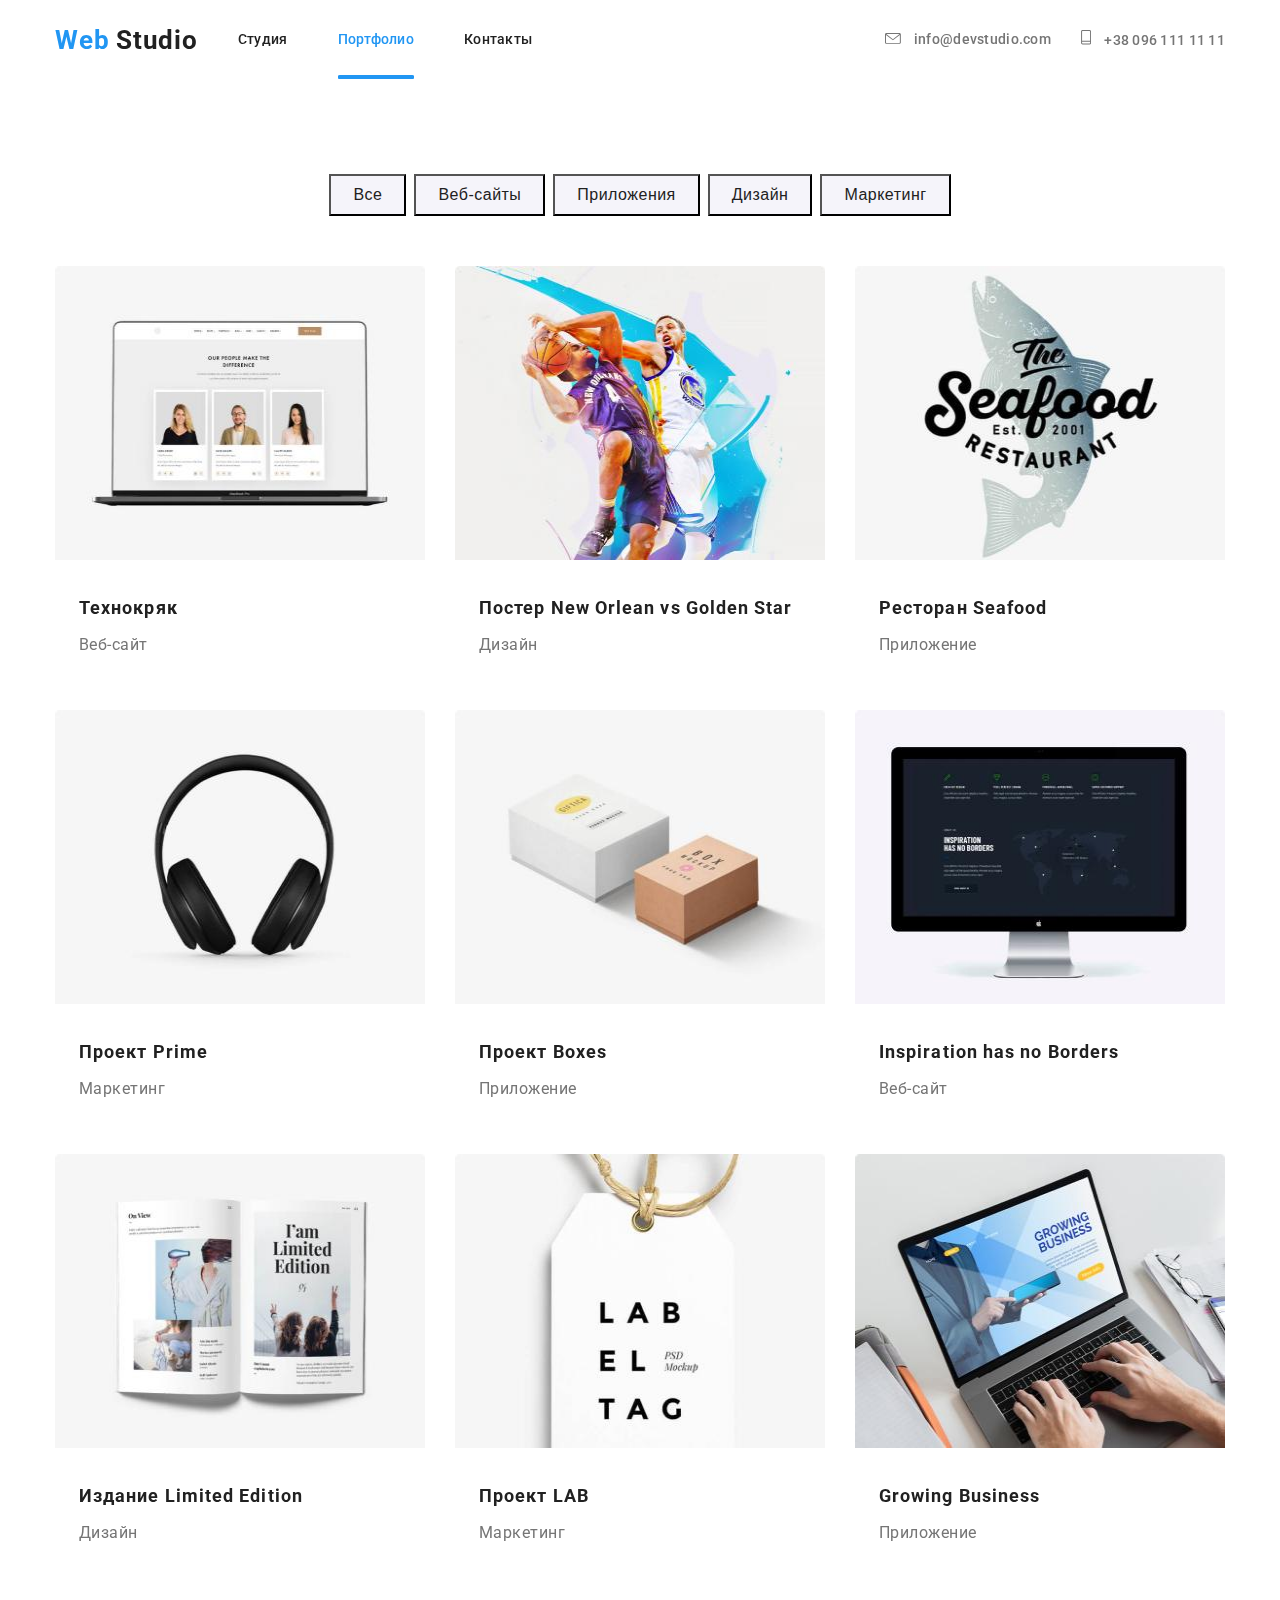
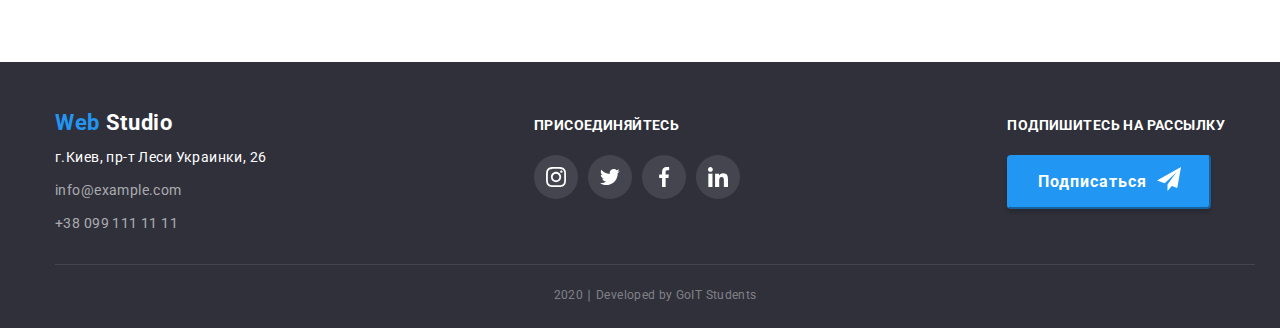
==== commit 1db90698: "добавляет правильные наименования карточек портфолио" ====
--- a/portfolio.html
+++ b/portfolio.html
@@ -117,19 +117,23 @@
                     />
                   </div>
                   <div class="flip-card-back__textarea">
-                    <h2 class="product-name">Технокряк</h2>
-                    <p class="product-type">Веб-сайт</p>
-                  </div>
-                </div>
-                <div class="flip-card-back">
-                  <div class="flip-card-back-item is-hidden">
-                    Технокряк это современная площадка распространения
-                    коронавируса. Компании используют эту платформу для
-                    цифрового шпионажа и атак на защищённые сервера конкурентов.
-                  </div>
-                  <div class="flip-card-back__textarea">
-                    <h2 class="product-name">Технокряк</h2>
-                    <p class="product-type">Веб-сайт</p>
+                    <h2 class="product-name">
+                      Постер New Orlean vs Golden Star
+                    </h2>
+                    <p class="product-type">Дизайн</p>
+                  </div>
+                </div>
+                <div class="flip-card-back">
+                  <div class="flip-card-back-item is-hidden">
+                    Технокряк это современная площадка распространения
+                    коронавируса. Компании используют эту платформу для
+                    цифрового шпионажа и атак на защищённые сервера конкурентов.
+                  </div>
+                  <div class="flip-card-back__textarea">
+                    <h2 class="product-name">
+                      Постер New Orlean vs Golden Star
+                    </h2>
+                    <p class="product-type">Дизайн</p>
                   </div>
                 </div>
               </div>
@@ -148,19 +152,19 @@
                     />
                   </div>
                   <div class="flip-card-back__textarea">
-                    <h2 class="product-name">Технокряк</h2>
-                    <p class="product-type">Веб-сайт</p>
-                  </div>
-                </div>
-                <div class="flip-card-back">
-                  <div class="flip-card-back-item is-hidden">
-                    Технокряк это современная площадка распространения
-                    коронавируса. Компании используют эту платформу для
-                    цифрового шпионажа и атак на защищённые сервера конкурентов.
-                  </div>
-                  <div class="flip-card-back__textarea">
-                    <h2 class="product-name">Технокряк</h2>
-                    <p class="product-type">Веб-сайт</p>
+                    <h2 class="product-name">Ресторан Seafood</h2>
+                    <p class="product-type">Приложение</p>
+                  </div>
+                </div>
+                <div class="flip-card-back">
+                  <div class="flip-card-back-item is-hidden">
+                    Технокряк это современная площадка распространения
+                    коронавируса. Компании используют эту платформу для
+                    цифрового шпионажа и атак на защищённые сервера конкурентов.
+                  </div>
+                  <div class="flip-card-back__textarea">
+                    <h2 class="product-name">Ресторан Seafood</h2>
+                    <p class="product-type">Приложение</p>
                   </div>
                 </div>
               </div>
@@ -179,19 +183,19 @@
                     />
                   </div>
                   <div class="flip-card-back__textarea">
-                    <h2 class="product-name">Технокряк</h2>
-                    <p class="product-type">Веб-сайт</p>
-                  </div>
-                </div>
-                <div class="flip-card-back">
-                  <div class="flip-card-back-item is-hidden">
-                    Технокряк это современная площадка распространения
-                    коронавируса. Компании используют эту платформу для
-                    цифрового шпионажа и атак на защищённые сервера конкурентов.
-                  </div>
-                  <div class="flip-card-back__textarea">
-                    <h2 class="product-name">Технокряк</h2>
-                    <p class="product-type">Веб-сайт</p>
+                    <h2 class="product-name">Проект Prime</h2>
+                    <p class="product-type">Маркетинг</p>
+                  </div>
+                </div>
+                <div class="flip-card-back">
+                  <div class="flip-card-back-item is-hidden">
+                    Технокряк это современная площадка распространения
+                    коронавируса. Компании используют эту платформу для
+                    цифрового шпионажа и атак на защищённые сервера конкурентов.
+                  </div>
+                  <div class="flip-card-back__textarea">
+                    <h2 class="product-name">Проект Prime</h2>
+                    <p class="product-type">Маркетинг</p>
                   </div>
                 </div>
               </div>
@@ -210,19 +214,19 @@
                     />
                   </div>
                   <div class="flip-card-back__textarea">
-                    <h2 class="product-name">Технокряк</h2>
-                    <p class="product-type">Веб-сайт</p>
-                  </div>
-                </div>
-                <div class="flip-card-back">
-                  <div class="flip-card-back-item is-hidden">
-                    Технокряк это современная площадка распространения
-                    коронавируса. Компании используют эту платформу для
-                    цифрового шпионажа и атак на защищённые сервера конкурентов.
-                  </div>
-                  <div class="flip-card-back__textarea">
-                    <h2 class="product-name">Технокряк</h2>
-                    <p class="product-type">Веб-сайт</p>
+                    <h2 class="product-name">Проект Boxes</h2>
+                    <p class="product-type">Приложение</p>
+                  </div>
+                </div>
+                <div class="flip-card-back">
+                  <div class="flip-card-back-item is-hidden">
+                    Технокряк это современная площадка распространения
+                    коронавируса. Компании используют эту платформу для
+                    цифрового шпионажа и атак на защищённые сервера конкурентов.
+                  </div>
+                  <div class="flip-card-back__textarea">
+                    <h2 class="product-name">Проект Boxes</h2>
+                    <p class="product-type">Приложение</p>
                   </div>
                 </div>
               </div>
@@ -241,7 +245,7 @@
                     />
                   </div>
                   <div class="flip-card-back__textarea">
-                    <h2 class="product-name">Технокряк</h2>
+                    <h2 class="product-name">Inspiration has no Borders</h2>
                     <p class="product-type">Веб-сайт</p>
                   </div>
                 </div>
@@ -252,7 +256,7 @@
                     цифрового шпионажа и атак на защищённые сервера конкурентов.
                   </div>
                   <div class="flip-card-back__textarea">
-                    <h2 class="product-name">Технокряк</h2>
+                    <h2 class="product-name">Inspiration has no Borders</h2>
                     <p class="product-type">Веб-сайт</p>
                   </div>
                 </div>
@@ -272,19 +276,19 @@
                     />
                   </div>
                   <div class="flip-card-back__textarea">
-                    <h2 class="product-name">Технокряк</h2>
-                    <p class="product-type">Веб-сайт</p>
-                  </div>
-                </div>
-                <div class="flip-card-back">
-                  <div class="flip-card-back-item is-hidden">
-                    Технокряк это современная площадка распространения
-                    коронавируса. Компании используют эту платформу для
-                    цифрового шпионажа и атак на защищённые сервера конкурентов.
-                  </div>
-                  <div class="flip-card-back__textarea">
-                    <h2 class="product-name">Технокряк</h2>
-                    <p class="product-type">Веб-сайт</p>
+                    <h2 class="product-name">Издание Limited Edition</h2>
+                    <p class="product-type">Дизайн</p>
+                  </div>
+                </div>
+                <div class="flip-card-back">
+                  <div class="flip-card-back-item is-hidden">
+                    Технокряк это современная площадка распространения
+                    коронавируса. Компании используют эту платформу для
+                    цифрового шпионажа и атак на защищённые сервера конкурентов.
+                  </div>
+                  <div class="flip-card-back__textarea">
+                    <h2 class="product-name">Издание Limited Edition</h2>
+                    <p class="product-type">Дизайн</p>
                   </div>
                 </div>
               </div>
@@ -303,19 +307,19 @@
                     />
                   </div>
                   <div class="flip-card-back__textarea">
-                    <h2 class="product-name">Технокряк</h2>
-                    <p class="product-type">Веб-сайт</p>
-                  </div>
-                </div>
-                <div class="flip-card-back">
-                  <div class="flip-card-back-item is-hidden">
-                    Технокряк это современная площадка распространения
-                    коронавируса. Компании используют эту платформу для
-                    цифрового шпионажа и атак на защищённые сервера конкурентов.
-                  </div>
-                  <div class="flip-card-back__textarea">
-                    <h2 class="product-name">Технокряк</h2>
-                    <p class="product-type">Веб-сайт</p>
+                    <h2 class="product-name">Проект LAB</h2>
+                    <p class="product-type">Маркетинг</p>
+                  </div>
+                </div>
+                <div class="flip-card-back">
+                  <div class="flip-card-back-item is-hidden">
+                    Технокряк это современная площадка распространения
+                    коронавируса. Компании используют эту платформу для
+                    цифрового шпионажа и атак на защищённые сервера конкурентов.
+                  </div>
+                  <div class="flip-card-back__textarea">
+                    <h2 class="product-name">Проект LAB</h2>
+                    <p class="product-type">Маркетинг</p>
                   </div>
                 </div>
               </div>
@@ -334,19 +338,19 @@
                     />
                   </div>
                   <div class="flip-card-back__textarea">
-                    <h2 class="product-name">Технокряк</h2>
-                    <p class="product-type">Веб-сайт</p>
-                  </div>
-                </div>
-                <div class="flip-card-back">
-                  <div class="flip-card-back-item is-hidden">
-                    Технокряк это современная площадка распространения
-                    коронавируса. Компании используют эту платформу для
-                    цифрового шпионажа и атак на защищённые сервера конкурентов.
-                  </div>
-                  <div class="flip-card-back__textarea">
-                    <h2 class="product-name">Технокряк</h2>
-                    <p class="product-type">Веб-сайт</p>
+                    <h2 class="product-name">Growing Business</h2>
+                    <p class="product-type">Приложение</p>
+                  </div>
+                </div>
+                <div class="flip-card-back">
+                  <div class="flip-card-back-item is-hidden">
+                    Технокряк это современная площадка распространения
+                    коронавируса. Компании используют эту платформу для
+                    цифрового шпионажа и атак на защищённые сервера конкурентов.
+                  </div>
+                  <div class="flip-card-back__textarea">
+                    <h2 class="product-name">Growing Business</h2>
+                    <p class="product-type">Приложение</p>
                   </div>
                 </div>
               </div>
